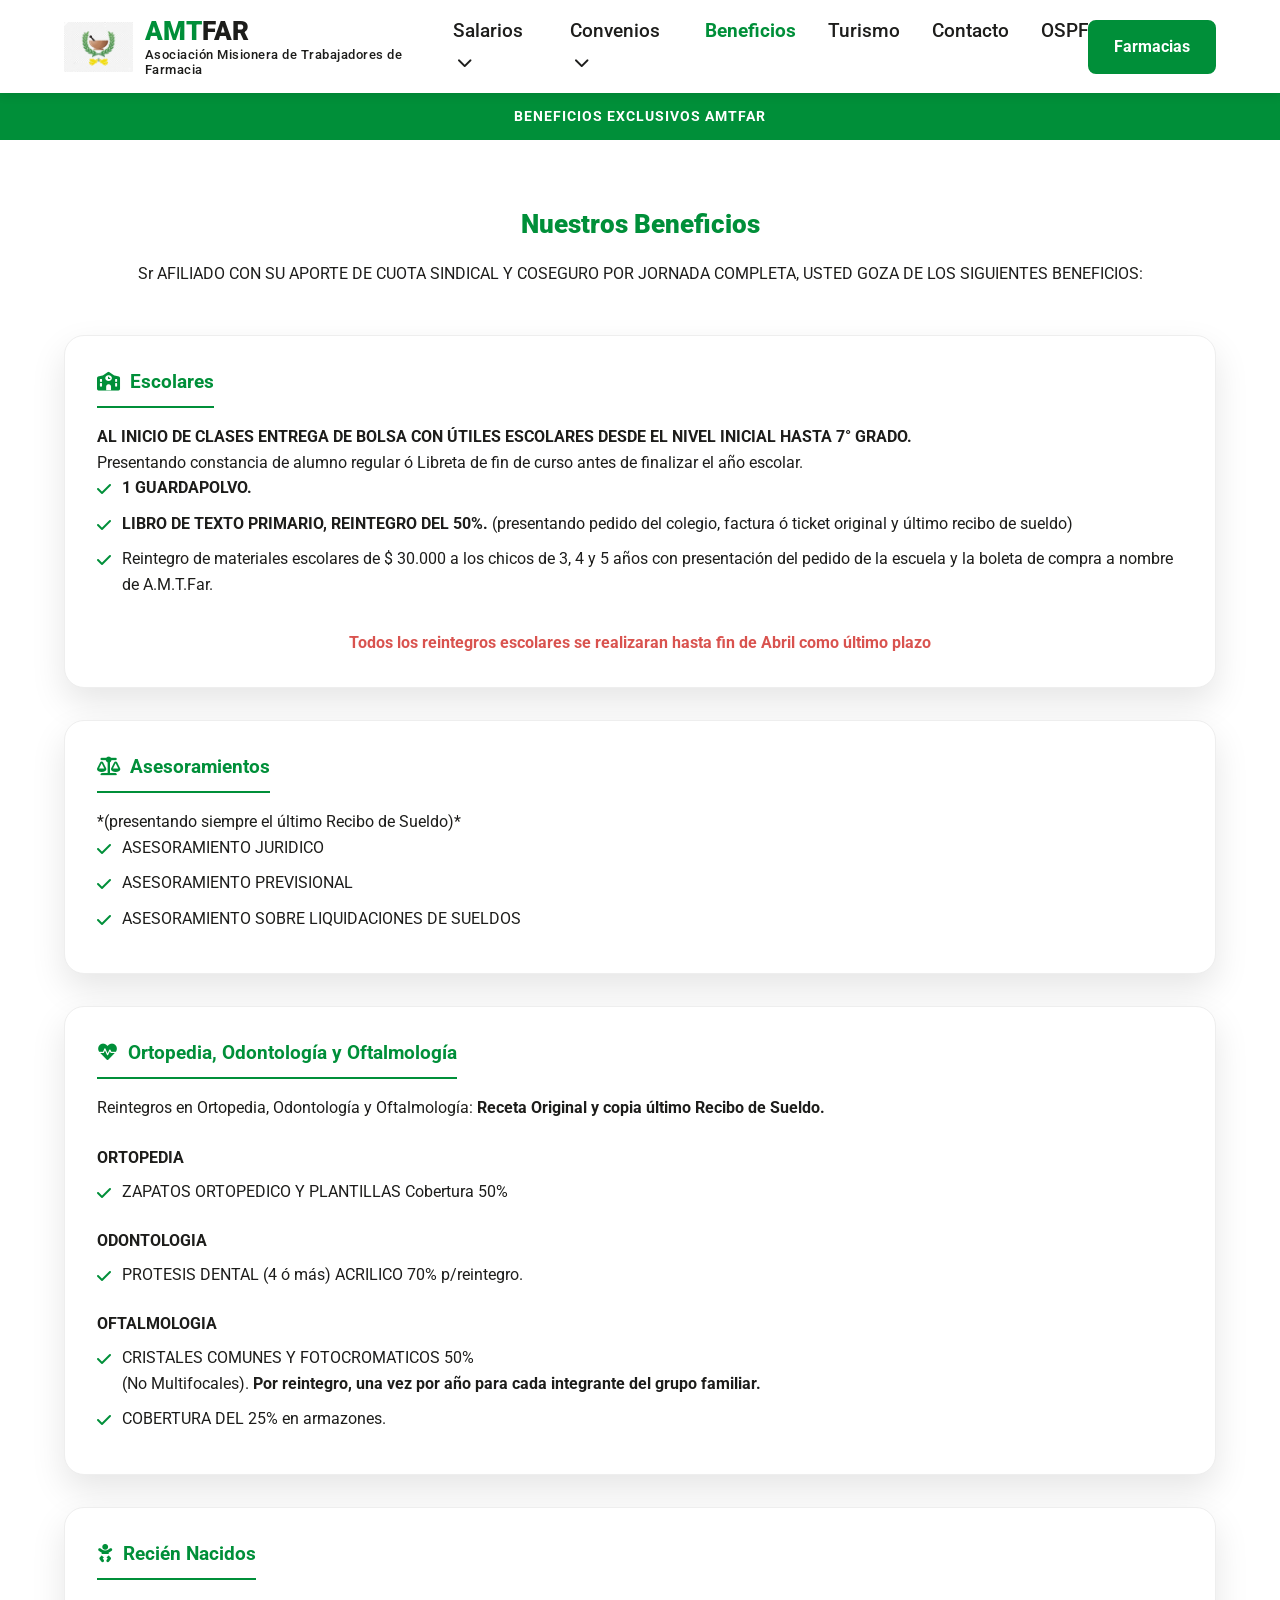
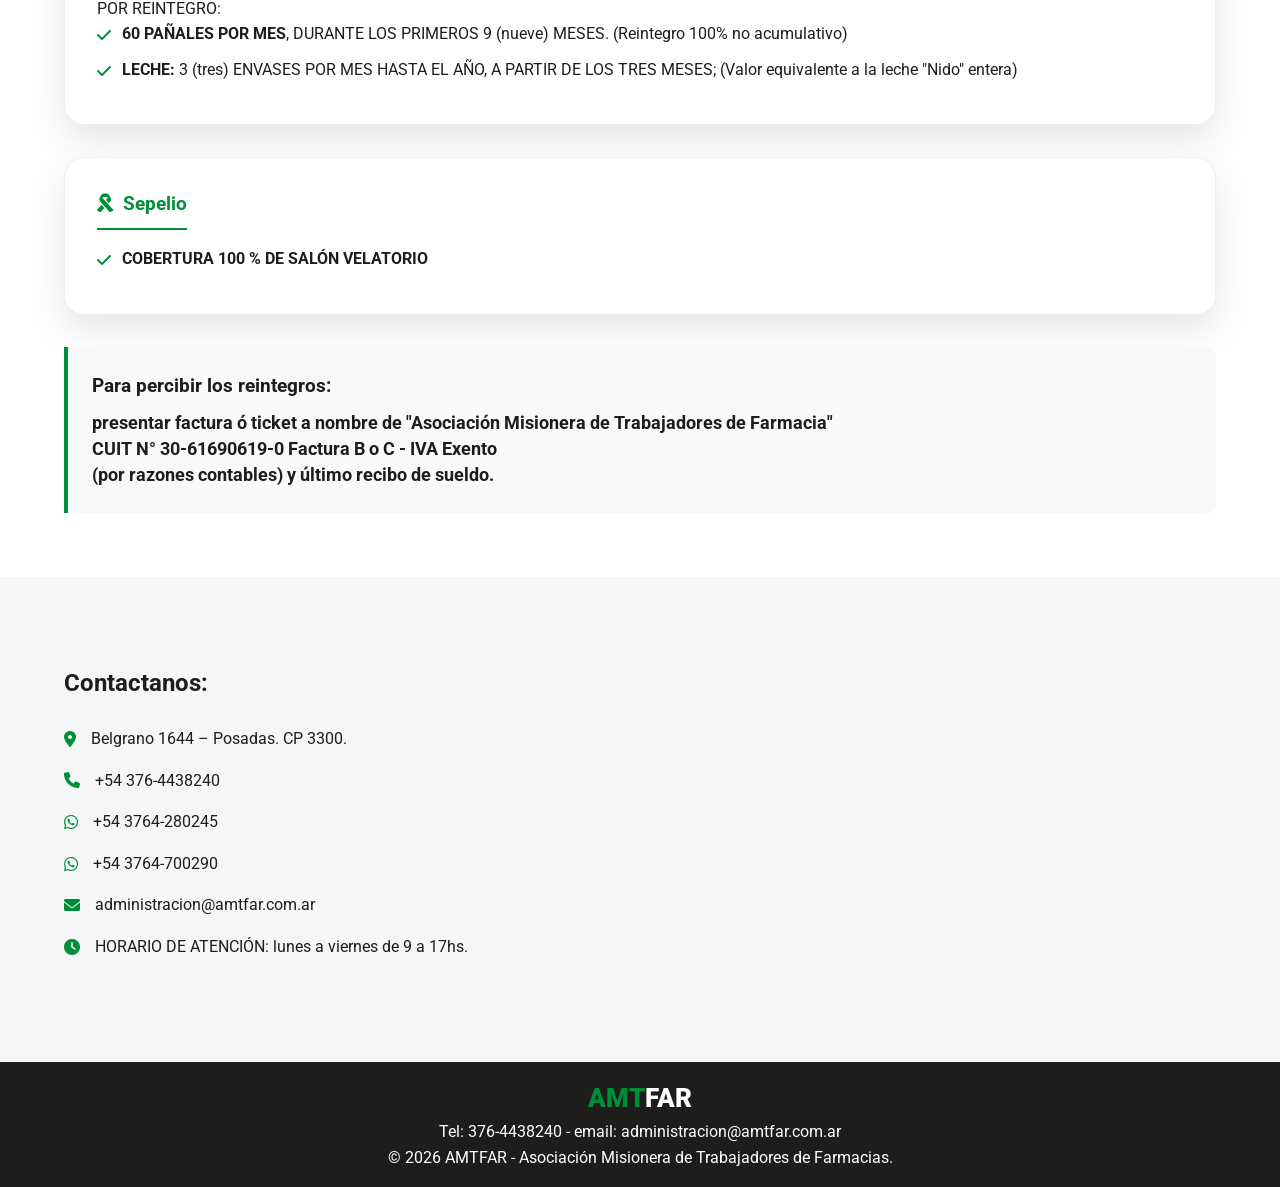
==== beneficios.html @ dd04b026 "feat: refactor UI styling into a dedicated CSS file." ====
<!DOCTYPE html>
<html lang="es">

<head>
    <meta charset="UTF-8">
    <meta name="viewport" content="width=device-width, initial-scale=1.0">
    <title>Beneficios - AMTFAR</title>
    <link rel="icon" type="image/png" href="assets/img/logo-amtfar.webp">
    <link rel="preconnect" href="https://fonts.googleapis.com">
    <link rel="preconnect" href="https://fonts.gstatic.com" crossorigin>
    <link href="https://fonts.googleapis.com/css2?family=Roboto:wght@300;400;500;700;900&display=swap" rel="stylesheet">
    <link rel="stylesheet" href="css/style.css?v=1.1">
    <link rel="stylesheet" href="https://cdnjs.cloudflare.com/ajax/libs/font-awesome/6.0.0/css/all.min.css">

</head>

<body>
    <header class="main-header">
        <div class="container nav-wrapper">
            <a href="index.html" class="brand">
                <img src="assets/img/logo-amtfar.webp" alt="Logo AMTFAR" class="brand-logo">
                <div class="brand-text-container">
                    <span class="logo-text brand-title">AMT<span>FAR</span></span>
                    <span class="logo-text header-subtitle">Asociación Misionera de Trabajadores de Farmacia</span>
                </div>
            </a>
            <button class="mobile-menu-toggle" aria-label="Abrir menú"><i class="fas fa-bars"></i></button>
            <nav class="main-nav">
                <ul>
                    <li class="dropdown">
                        <a href="#" style="cursor: pointer;">Salarios <i class="fas fa-chevron-down"
                                style="font-size: 0.8em; margin-left: 5px;"></i></a>
                        <ul class="dropdown-content">
                            <li><a href="https://fatfa.org.ar/escalas-salariales/" target="_blank"
                                    rel="noopener noreferrer">Escalas
                                    Salariales</a></li>
                            <li><a href="https://fatfa.org.ar/actas-acuerdo/" target="_blank"
                                    rel="noopener noreferrer">Actas Acuerdo</a></li>
                        </ul>
                    </li>
                    <li class="dropdown">
                        <a href="#" style="cursor: pointer;">Convenios <i class="fas fa-chevron-down"
                                style="font-size: 0.8em; margin-left: 5px;"></i></a>
                        <ul class="dropdown-content">
                            <li><a target="_blank" rel="noopener noreferrer"
                                    href="https://fatfa.org.ar/wp-content/uploads/2022/02/cct_659_2013.pdf">CCT
                                    659/13</a></li>
                            <li><a target="_blank" rel="noopener noreferrer"
                                    href="https://fatfa.org.ar/wp-content/uploads/2022/04/cct55609vigente.pdf">CCT
                                    556/09</a></li>
                            <li><a target="_blank" rel="noopener noreferrer"
                                    href="https://fatfa.org.ar/wp-content/uploads/2022/06/cct2688.pdf">CCT 2688</a></li>
                            <li><a target="_blank" rel="noopener noreferrer"
                                    href="https://fatfa.org.ar/wp-content/uploads/2022/06/cct6375.pdf">CCT 6375</a></li>
                            <li><a target="_blank" rel="noopener noreferrer"
                                    href="https://fatfa.org.ar/wp-content/uploads/2022/06/cct45206.pdf">CCT 45206</a>
                            </li>
                        </ul>
                    </li>
                    <li><a href="beneficios.html" style="color: var(--verde-farmacia); font-weight: 700;">Beneficios</a>
                    </li>
                    <li><a href="turismo.html">Turismo</a></li>
                    <li><a href="index.html#contacto">Contacto</a></li>
                    <li><a href="https://www.ospf.org.ar/" target="_blank" rel="noopener noreferrer">OSPF</a></li>
                </ul>
            </nav>
            <div class="access-buttons">
                <a href="https://empleados.amtfar.com.ar" class="btn btn-empleado">Farmacias</a>
            </div>
        </div>
    </header>

    <div class="promo-banner-top">Beneficios Exclusivos AMTFAR</div>

    <main class="container section-padding">
        <h1 class="text-center brand-title mb-1">Nuestros Beneficios</h1>
        <p class="text-center mb-3 text-muted">Sr AFILIADO CON SU APORTE DE CUOTA SINDICAL Y
            COSEGURO POR JORNADA COMPLETA, USTED GOZA DE LOS SIGUIENTES BENEFICIOS:</p>

        <article class="beneficio-full-card">
            <h3><i class="fas fa-school" style="margin-right: 10px;"></i>Escolares</h3>
            <p><strong>AL INICIO DE CLASES ENTREGA DE BOLSA CON ÚTILES ESCOLARES DESDE EL NIVEL INICIAL HASTA 7°
                    GRADO.</strong></p>
            <p>Presentando constancia de alumno regular ó Libreta de fin de curso antes de finalizar el año escolar.</p>
            <ul>
                <li><strong>1 GUARDAPOLVO.</strong></li>
                <li><strong>LIBRO DE TEXTO PRIMARIO, REINTEGRO DEL 50%.</strong> (presentando pedido del colegio,
                    factura ó ticket original y último recibo de sueldo)</li>
                <li>Reintegro de materiales escolares de $ 30.000 a los chicos de 3, 4 y 5 años con presentación del
                    pedido de la escuela y la boleta de compra a nombre de A.M.T.Far.</li>
            </ul>
            <p class="text-center mt-2" style="font-weight: bold; color: #d9534f;">Todos los reintegros
                escolares se realizaran hasta fin de Abril como último plazo</p>
        </article>

        <article class="beneficio-full-card">
            <h3><i class="fas fa-balance-scale" style="margin-right: 10px;"></i>Asesoramientos</h3>
            <p>*(presentando siempre el último Recibo de Sueldo)*</p>
            <ul>
                <li>ASESORAMIENTO JURIDICO</li>
                <li>ASESORAMIENTO PREVISIONAL</li>
                <li>ASESORAMIENTO SOBRE LIQUIDACIONES DE SUELDOS</li>
            </ul>
        </article>

        <article class="beneficio-full-card">
            <h3><i class="fas fa-heartbeat" style="margin-right: 10px;"></i>Ortopedia, Odontología y Oftalmología</h3>
            <p>Reintegros en Ortopedia, Odontología y Oftalmología: <strong>Receta Original y copia último Recibo de
                    Sueldo.</strong></p>
            <div style="margin-top: 1.5rem;">
                <h4 style="margin-bottom: 0.5rem; color: var(--oscuro);">ORTOPEDIA</h4>
                <ul>
                    <li>ZAPATOS ORTOPEDICO Y PLANTILLAS Cobertura 50%</li>
                </ul>
            </div>
            <div style="margin-top: 1.5rem;">
                <h4 style="margin-bottom: 0.5rem; color: var(--oscuro);">ODONTOLOGIA</h4>
                <ul>
                    <li>PROTESIS DENTAL (4 ó más) ACRILICO 70% p/reintegro.</li>
                </ul>
            </div>
            <div style="margin-top: 1.5rem;">
                <h4 style="margin-bottom: 0.5rem; color: var(--oscuro);">OFTALMOLOGIA</h4>
                <ul>
                    <li>CRISTALES COMUNES Y FOTOCROMATICOS 50% <br>(No Multifocales). <strong>Por reintegro, una vez por
                            año para cada integrante del grupo familiar.</strong></li>
                    <li>COBERTURA DEL 25% en armazones.</li>
                </ul>
            </div>
        </article>

        <article class="beneficio-full-card">
            <h3><i class="fas fa-baby" style="margin-right: 10px;"></i>Recién Nacidos</h3>
            <p>POR REINTEGRO:</p>
            <ul>
                <li><strong>60 PAÑALES POR MES</strong>, DURANTE LOS PRIMEROS 9 (nueve) MESES. (Reintegro 100% no
                    acumulativo)</li>
                <li><strong>LECHE:</strong> 3 (tres) ENVASES POR MES HASTA EL AÑO, A PARTIR DE LOS TRES MESES; (Valor
                    equivalente a la leche "Nido" entera)</li>
            </ul>
        </article>

        <article class="beneficio-full-card">
            <h3><i class="fas fa-ribbon" style="margin-right: 10px;"></i>Sepelio</h3>
            <ul>
                <li><strong>COBERTURA 100 % DE SALÓN VELATORIO</strong></li>
            </ul>
        </article>

        <div class="requisitos-card">
            <h4 style="color: var(--oscuro); margin-bottom: 0.5rem; font-size: 1.2rem;">Para percibir los reintegros:
            </h4>
            <p style="font-weight: bold; font-size: 1.1rem; line-height: 1.5;">presentar factura ó ticket a nombre de
                "Asociación Misionera de Trabajadores de Farmacia"<br>CUIT N° 30-61690619-0 Factura B o C - IVA
                Exento<br>(por razones contables) y último recibo de sueldo.</p>
        </div>

    </main>

    <section id="contacto" class="section-mapa">
        <div class="container grid-2">
            <div class="contacto-info">
                <h2>Contactanos:</h2>
                <ul class="lista-contacto">
                    <li><i class="fas fa-map-marker-alt"></i> Belgrano 1644 – Posadas. CP 3300.</li>
                    <li><i class="fas fa-phone"></i> <a href="tel:+543764438240">+54 376-4438240</a></li>
                    <li><i class="fab fa-whatsapp"></i> <a href="https://wa.me/5493764280245" target="_blank"
                            rel="noopener noreferrer">+54 3764-280245</a></li>
                    <li><i class="fab fa-whatsapp"></i> <a href="https://wa.me/5493764700290" target="_blank"
                            rel="noopener noreferrer">+54 3764-700290</a></li>
                    <li><i class="fas fa-envelope"></i> administracion@amtfar.com.ar</li>
                    <li><i class="fas fa-clock"></i> HORARIO DE ATENCIÓN: lunes a viernes de 9 a 17hs.</li>
                </ul>
            </div>
            <div class="mapa-container">
                <iframe
                    src="https://maps.google.com/maps?q=Belgrano+1644,+Posadas,+Misiones&t=&z=17&ie=UTF8&iwloc=&output=embed"
                    width="100%" height="350" allowfullscreen="" loading="lazy"
                    title="Mapa de ubicación de AMTFAR"></iframe>
            </div>
        </div>
    </section>

    <footer class="main-footer">
        <div class="container footer-grid">
            <div class="footer-brand"><span class="brand-title">AMT<span>FAR</span></span>
                <p>Tel: 376-4438240 - email: administracion@amtfar.com.ar</p>
                <p>© 2026 AMTFAR - Asociación Misionera de Trabajadores de Farmacias.</p>
            </div>

        </div>
    </footer>

    <script>
        const menuToggle = document.querySelector('.mobile-menu-toggle');
        const mainNav = document.querySelector('.main-nav');
        menuToggle.addEventListener('click', () => {
            mainNav.classList.toggle('active');
            menuToggle.querySelector('i').classList.toggle('fa-bars');
            menuToggle.querySelector('i').classList.toggle('fa-times');
        });

        // Initialize
        document.addEventListener('DOMContentLoaded', () => {

            // DROPDOWN CLICK LOGIC
            const dropdowns = document.querySelectorAll('.dropdown');

            dropdowns.forEach(dropdown => {
                const dropdownLink = dropdown.querySelector('a');

                dropdownLink.addEventListener('click', (e) => {
                    e.preventDefault(); // Prevent hash navigation
                    // Close other open dropdowns
                    dropdowns.forEach(d => {
                        if (d !== dropdown) d.classList.remove('active');
                    });
                    dropdown.classList.toggle('active');
                });
            });

            // Close dropdowns when clicking outside
            document.addEventListener('click', (e) => {
                if (!e.target.closest('.dropdown')) {
                    dropdowns.forEach(dropdown => dropdown.classList.remove('active'));
                }
            });
        });
    </script>
</body>

</html>
---- css/style.css ----
/* --- VARIABLES E IDENTIDAD --- */
:root {
    --verde-farmacia: #008f39;
    --verde-claro: #e8f5e9;
    --oscuro: #1d1d1b;
    --gris-suave: #f4f7f6;
    --blanco: #ffffff;
    --transicion: all 0.3s ease;
}

/* --- RESET Y BASE --- */
* {
    margin: 0;
    padding: 0;
    box-sizing: border-box;
}

body {
    font-family: 'Roboto', sans-serif;
    line-height: 1.6;
    color: var(--oscuro);
    background-color: var(--blanco);
    scroll-behavior: smooth;
}

.container {
    width: 90%;
    max-width: 1200px;
    margin: 0 auto;
}

/* --- UTILITIES --- */
.text-center {
    text-align: center;
}

.mt-1 {
    margin-top: 1rem;
}

.mt-2 {
    margin-top: 2rem;
}

.mb-1 {
    margin-bottom: 1rem;
}

.mb-2 {
    margin-bottom: 2rem;
}

.mb-3 {
    margin-bottom: 3rem;
}

.section-padding {
    padding: 4rem 0;
}

.section-header {
    text-align: center;
    margin-bottom: 3rem;
}

img {
    max-width: 100%;
    height: auto;
    display: block;
}

/* --- HEADER & NAV --- */
.main-header {
    padding: 1rem 0;
    position: sticky;
    top: 0;
    background: var(--blanco);
    box-shadow: 0 2px 10px rgba(0, 0, 0, 0.1);
    z-index: 1000;
}

.brand {
    display: flex;
    align-items: center;
    gap: 12px;
    text-decoration: none;
}

.brand-logo {
    height: 50px;
}

.brand-text-container {
    display: flex;
    flex-direction: column;
    line-height: 1.2;
}

.brand-title {
    font-size: 1.6rem;
    font-weight: 900;
    color: var(--verde-farmacia);
}

.brand-title span {
    color: var(--oscuro);
}

.header-subtitle {
    display: none;
    font-size: 0.8rem;
    font-weight: 500;
    color: var(--oscuro);
    letter-spacing: 0.5px;
}

.nav-wrapper {
    display: flex;
    justify-content: space-between;
    align-items: center;
}

.header-subtitle {
    display: none;
}

.main-nav {
    display: none;
    position: absolute;
    top: 100%;
    left: 0;
    width: 100%;
    background: var(--blanco);
    padding: 2rem;
    box-shadow: 0 5px 10px rgba(0, 0, 0, 0.1);
}

.main-nav.active {
    display: block;
}

.main-nav ul {
    list-style: none;
}

.main-nav ul li {
    margin-bottom: 1.5rem;
}

.main-nav ul li a {
    text-decoration: none;
    color: var(--oscuro);
    font-weight: 500;
    font-size: 1.2rem;
}

/* --- DROPDOWN MENU --- */
.dropdown {
    position: relative;
}

.dropdown-content {
    display: none;
    position: absolute;
    top: 100%;
    left: 0;
    background-color: var(--blanco);
    min-width: 200px;
    box-shadow: 0px 8px 16px 0px rgba(0, 0, 0, 0.1);
    z-index: 1000;
    border-radius: 8px;
    padding: 0.5rem 0;
}

.dropdown-content li {
    margin: 0 !important;
}

.dropdown-content a {
    padding: 10px 20px;
    display: block;
    font-size: 1rem !important;
    transition: background 0.2s;
}

.dropdown-content a:hover {
    background-color: var(--verde-claro);
    color: var(--verde-farmacia);
}

/* Show dropdown on click (mobile & desktop) */
.dropdown.active .dropdown-content {
    display: block;
}

.dropdown>a {
    cursor: pointer;
}

.dropdown>a i {
    font-size: 0.8em;
    margin-left: 5px;
}

/* Rotate chevron when active */
.dropdown.active .fa-chevron-down {
    transform: rotate(180deg);
    transition: transform 0.3s;
}

.mobile-menu-toggle {
    display: block;
    background: none;
    border: none;
    font-size: 1.5rem;
    color: var(--verde-farmacia);
    cursor: pointer;
}

/* --- HERO SECTION --- */
.hero {
    padding: 3rem 0;
    background: linear-gradient(135deg, var(--blanco) 0%, var(--verde-claro) 100%);
    text-align: center;
}

.hero-carousel {
    position: relative;
    width: 100%;
    height: 100%;
    max-width: 450px;
    min-height: 600px;
    border-radius: 20px;
    overflow: hidden;
}

.hero-slide {
    position: absolute;
    top: 0;
    left: 0;
    width: 100%;
    height: 100%;
    opacity: 0;
    transition: opacity 1s ease-in-out;
}

.hero-slide.active {
    opacity: 1;
}

.hero-slide img {
    width: 100%;
    height: 100%;
    object-fit: cover;
    object-position: bottom;
    border-radius: 20px;
}

.hero-badge {
    background: var(--verde-farmacia);
    color: white;
    padding: 5px 15px;
    border-radius: 20px;
    font-size: 0.8rem;
    display: inline-block;
}

.hero-grid {
    display: grid;
    gap: 2rem;
}

.hero-content h1 {
    font-size: 2.2rem;
    line-height: 1.1;
    margin: 1.5rem 0;
    color: var(--oscuro);
}

/* --- BOTONES --- */
.btn {
    display: inline-block;
    padding: 12px 24px;
    border-radius: 8px;
    text-decoration: none;
    font-weight: 700;
    transition: var(--transicion);
    text-align: center;
    border: none;
    cursor: pointer;
    width: 100%;
}

.btn-empleado {
    background: var(--verde-farmacia);
    color: var(--blanco);
    border: 2px solid var(--verde-farmacia);
}

.btn-farmacia {
    border: 2px solid var(--verde-farmacia);
    color: var(--verde-farmacia);
    background: transparent;
}

/* --- NOVEDADES --- */
.news-grid {
    display: grid;
    gap: 2rem;
    margin-top: 2rem;
}

.news-card {
    background: var(--gris-suave);
    padding: 2rem;
    border-radius: 12px;
    border-left: 5px solid var(--verde-farmacia);
}

.news-card-img-wrapper {
    margin-bottom: 1rem;
}

.news-card-img {
    width: 100%;
    height: 200px;
    object-fit: cover;
    border-radius: 8px;
}

.news-card-category {
    color: var(--verde-farmacia);
    font-weight: 700;
    font-size: 0.8rem;
    margin-bottom: 0.5rem;
}

/* --- TURISMO INDEX (CARRUSEL) --- */
.hotel-carousel-container {
    display: flex;
    overflow-x: auto;
    scroll-snap-type: x mandatory;
    gap: 20px;
    padding: 20px 0;
    scrollbar-width: none;
}

.hotel-carousel-container::-webkit-scrollbar {
    display: none;
}

.hotel-card-mini {
    flex: 0 0 280px;
    scroll-snap-align: center;
    background: var(--blanco);
    border-radius: 12px;
    overflow: hidden;
    box-shadow: 0 4px 15px rgba(0, 0, 0, 0.08);
}

.hotel-img-mini {
    position: relative;
    height: 180px;
}

.hotel-img-mini img {
    width: 100%;
    height: 100%;
    object-fit: cover;
}

.hotel-tag {
    position: absolute;
    bottom: 10px;
    left: 10px;
    background: var(--verde-farmacia);
    color: white;
    padding: 4px 12px;
    font-size: 0.75rem;
    border-radius: 4px;
    font-weight: 700;
}

.hotel-info-mini {
    padding: 1.2rem;
    text-align: center;
}

/* --- TURISMO.HTML DETALLES --- */
.promo-banner-top {
    background: var(--verde-farmacia);
    color: white;
    text-align: center;
    padding: 12px;
    font-weight: 700;
    text-transform: uppercase;
    font-size: 0.9rem;
    letter-spacing: 1px;
}

.destino-full-card {
    background: var(--blanco);
    border-radius: 20px;
    overflow: hidden;
    box-shadow: 0 15px 35px rgba(0, 0, 0, 0.1);
    margin-bottom: 4rem;
    border: 1px solid #eee;
}

.destino-grid {
    display: grid;
    grid-template-columns: 1fr;
}

.info-column {
    padding: 1.5rem;
}

@media (min-width: 1024px) {
    .destino-grid {
        grid-template-columns: 1.2fr 1fr;
    }

    .info-column {
        padding: 3rem !important;
    }
}

.carousel-static {
    display: flex;
    overflow-x: auto;
    scroll-snap-type: x mandatory;
    gap: 15px;
    padding: 10px 0 15px;
    /* Más padding para la barra de scroll */
    scrollbar-width: thin;
    /* Firefox */
    scrollbar-color: var(--verde-farmacia) #eee;
}

.carousel-static::-webkit-scrollbar {
    height: 8px;
    /* Chrome/Safari */
    display: block;
}

.carousel-static::-webkit-scrollbar-track {
    background: #e0e0e0;
    border-radius: 4px;
}

.carousel-static::-webkit-scrollbar-thumb {
    background: var(--verde-farmacia);
    border-radius: 4px;
}

.carousel-item {
    flex: 0 0 85%;
    /* En móvil ocupa el 85% para centrarlo y dejar asomar el siguiente */
    scroll-snap-align: center;
    border-radius: 10px;
    overflow: hidden;
}

@media (min-width: 1024px) {
    .carousel-item {
        flex: 0 0 90%;
        /* En escritorio deja asomar un 10% de la siguiente hoja */
    }
}

.mapa-box {
    height: 250px;
    width: 100%;
    border-radius: 12px;
    overflow: hidden;
    border: 1px solid #ddd;
    margin-top: 1.5rem;
}

.mapa-box iframe {
    width: 100%;
    height: 100%;
}

/* --- BENEFITS INDEX --- */
.beneficio-full-card {
    background: var(--blanco);
    border-radius: 20px;
    overflow: hidden;
    box-shadow: 0 15px 35px rgba(0, 0, 0, 0.1);
    margin-bottom: 2rem;
    border: 1px solid #eee;
    padding: 2rem;
}

.beneficio-full-card h3 {
    color: var(--verde-farmacia);
    margin-bottom: 1rem;
    border-bottom: 2px solid var(--verde-farmacia);
    padding-bottom: 0.5rem;
    display: inline-block;
}

.beneficio-full-card ul {
    list-style: none;
    padding-left: 0;
}

.beneficio-full-card ul li {
    position: relative;
    padding-left: 25px;
    margin-bottom: 10px;
}

.beneficio-full-card ul li::before {
    content: "\f00c";
    font-family: 'Font Awesome 5 Free';
    font-weight: 900;
    position: absolute;
    left: 0;
    top: 2px;
    color: var(--verde-farmacia);
}

.requisitos-card {
    background: #f8f9fa;
    border-left: 4px solid var(--verde-farmacia);
    padding: 1.5rem;
    border-radius: 0 10px 10px 0;
    margin-top: 2rem;
}

.benefits-list {
    list-style: none;
    padding: 0;
}

.benefits-list li {
    margin-bottom: 1rem;
}

.benefits-list i {
    color: var(--verde-farmacia);
    margin-right: 10px;
}

.benefits-img {
    max-width: 100%;
    max-height: 500px;
    object-fit: cover;
    border-radius: 15px;
    box-shadow: 0 10px 30px rgba(0, 0, 0, 0.1);
}

/* --- CONTACTO --- */
.section-mapa {
    padding: 4rem 0;
    background: var(--gris-suave);
}

.grid-2 {
    display: grid;
    gap: 2rem;
}

.lista-contacto {
    list-style: none;
    margin-top: 1.5rem;
}

.lista-contacto li {
    display: flex;
    align-items: center;
    gap: 15px;
    margin-bottom: 1rem;
}

.lista-contacto a {
    text-decoration: none;
    color: inherit;
}

.lista-contacto i {
    color: var(--verde-farmacia);
}

.mapa-container iframe {
    border: 0;
    border-radius: 15px;
    width: 100%;
    height: 100%;
    min-height: 350px;
}

/* --- FOOTER --- */
.main-footer {
    background: var(--oscuro);
    color: var(--blanco);
    padding: 1rem 0 1rem;
}

.main-footer .brand-title span {
    color: var(--blanco);
}

.footer-grid {
    display: grid;
    gap: 3rem;
    text-align: center;
}

/* --- MEDIA QUERIES --- */
@media (min-width: 1024px) {
    .mobile-menu-toggle {
        display: none;
    }

    .main-nav {
        display: block;
        position: static;
        width: auto;
        padding: 0;
        box-shadow: none;
    }

    .main-nav>ul {
        display: flex;
        gap: 2rem;
    }

    .main-nav ul li {
        margin-bottom: 0;
    }

    .btn {
        width: auto;
    }

    .hero {
        padding: 4rem 0;
    }

    .hero-grid {
        display: grid;
        grid-template-columns: 1fr 1fr;
        align-items: center;
        text-align: left;
        gap: 4rem;
    }



    .news-grid {
        grid-template-columns: repeat(3, 1fr);
    }

    .hotel-carousel-container {
        display: grid;
        grid-template-columns: repeat(4, 1fr);
        overflow: visible;
    }

    .grid-2 {
        grid-template-columns: 1fr 1fr;
        align-items: center;
    }

    .destino-grid {
        display: grid;
        grid-template-columns: 1.2fr 1fr;
    }

    .footer-grid {
        display: flex;
        justify-content: center;
        text-align: center;
    }
}

@media (min-width: 1280px) {
    .header-subtitle {
        display: block !important;
    }
}

/* --- CUSTOM CAROUSEL (INDEX TURISMO) --- */
.custom-carousel {
    position: relative;
    width: 100%;
    max-width: 100%;
    margin: 0 auto;
    overflow: hidden;
    border-radius: 12px;
    box-shadow: 0 10px 25px rgba(0, 0, 0, 0.1);
}

.carousel-inner {
    position: relative;
    width: 100%;
    height: 400px;
    /* Ajustable según necesidad */
}

.carousel-slide {
    position: absolute;
    top: 0;
    left: 0;
    width: 100%;
    height: 100%;
    opacity: 0;
    transition: opacity 0.8s ease-in-out;
    display: flex;
    justify-content: center;
    align-items: center;
}

.carousel-slide.active {
    opacity: 1;
    z-index: 2;
}

.carousel-slide img {
    width: 100%;
    height: 100%;
    object-fit: cover;
}

.carousel-caption {
    position: absolute;
    bottom: 0;
    left: 0;
    width: 100%;
    background: linear-gradient(transparent, rgba(0, 0, 0, 0.8));
    color: white;
    padding: 3rem 1.5rem 1.5rem;
    text-align: center;
}

.carousel-caption h3 {
    font-size: 1.8rem;
    margin-bottom: 0.5rem;
    text-shadow: 1px 1px 3px rgba(0, 0, 0, 0.5);
}

.carousel-caption p {
    font-size: 1.1rem;
    margin-bottom: 1rem;
    opacity: 0.9;
}

/* Controls */
.carousel-control {
    position: absolute;
    top: 50%;
    transform: translateY(-50%);
    background: rgba(255, 255, 255, 0.3);
    border: none;
    color: white;
    font-size: 2rem;
    padding: 10px 15px;
    cursor: pointer;
    z-index: 10;
    transition: background 0.3s;
    border-radius: 50%;
    width: 50px;
    height: 50px;
    display: flex;
    justify-content: center;
    align-items: center;
    backdrop-filter: blur(2px);
}

.carousel-control:hover {
    background: rgba(255, 255, 255, 0.8);
    color: var(--verde-farmacia);
}

.carousel-control.prev {
    left: 20px;
}

.carousel-control.next {
    right: 20px;
}

/* Indicators */
.carousel-indicators {
    position: absolute;
    bottom: 20px;
    left: 50%;
    transform: translateX(-50%);
    display: flex;
    gap: 10px;
    z-index: 10;
}

.dot {
    width: 12px;
    height: 12px;
    background: rgba(255, 255, 255, 0.5);
    border-radius: 50%;
    cursor: pointer;
    transition: all 0.3s;
}

.dot.active,
.dot:hover {
    background: var(--verde-farmacia);
    transform: scale(1.2);
}

@media (max-width: 768px) {
    .carousel-inner {
        height: 300px;
    }

    .carousel-caption h3 {
        font-size: 1.4rem;
    }

    .carousel-control {
        width: 40px;
        height: 40px;
        font-size: 1.5rem;
    }
}

/* --- LIGHTBOX (AMPLIAR IMÁGENES) --- */
.lightbox {
    display: none;
    position: fixed;
    z-index: 2000;
    top: 0;
    left: 0;
    width: 100%;
    height: 100%;
    background-color: rgba(29, 29, 27, 0.95);
    /* Color oscuro con opacidad */
    backdrop-filter: blur(5px);
    justify-content: center;
    align-items: center;
    cursor: zoom-out;
    transition: opacity 0.3s ease;
    opacity: 0;
}

.lightbox.active {
    display: flex;
    opacity: 1;
}

.lightbox img {
    max-width: 90%;
    max-height: 90%;
    border-radius: 8px;
    box-shadow: 0 0 30px rgba(0, 0, 0, 0.5);
    transform: scale(0.95);
    transition: transform 0.3s cubic-bezier(0.175, 0.885, 0.32, 1.275);
    cursor: default;
}

.lightbox.active img {
    transform: scale(1);
}

.lightbox-close {
    position: absolute;
    top: 20px;
    right: 30px;
    color: white;
    font-size: 3rem;
    cursor: pointer;
    z-index: 2001;
    line-height: 1;
    text-shadow: 0 0 10px rgba(0, 0, 0, 0.5);
    transition: transform 0.2s;
}

.lightbox-close:hover {
    transform: scale(1.1);
}



.lightbox-nav-btn {
    position: absolute;
    top: 50%;
    transform: translateY(-50%);
    color: white;
    font-size: 3rem;
    cursor: pointer;
    z-index: 2001;
    padding: 0 20px;
    user-select: none;
    transition: all 0.2s ease;
    text-shadow: 0 0 10px rgba(0, 0, 0, 0.5);
}

.lightbox-prev {
    left: 10px;
}

.lightbox-next {
    right: 10px;
}

.lightbox-nav-btn:hover {
    transform: translateY(-50%) scale(1.2);
    color: var(--verde-farmacia);
}

/* Efecto hover suave en imagenes para dar feedback */
.carousel-item img {
    cursor: zoom-in;
    transition: transform 0.3s ease;
}

.carousel-item img:hover {
    transform: scale(1.02);
}
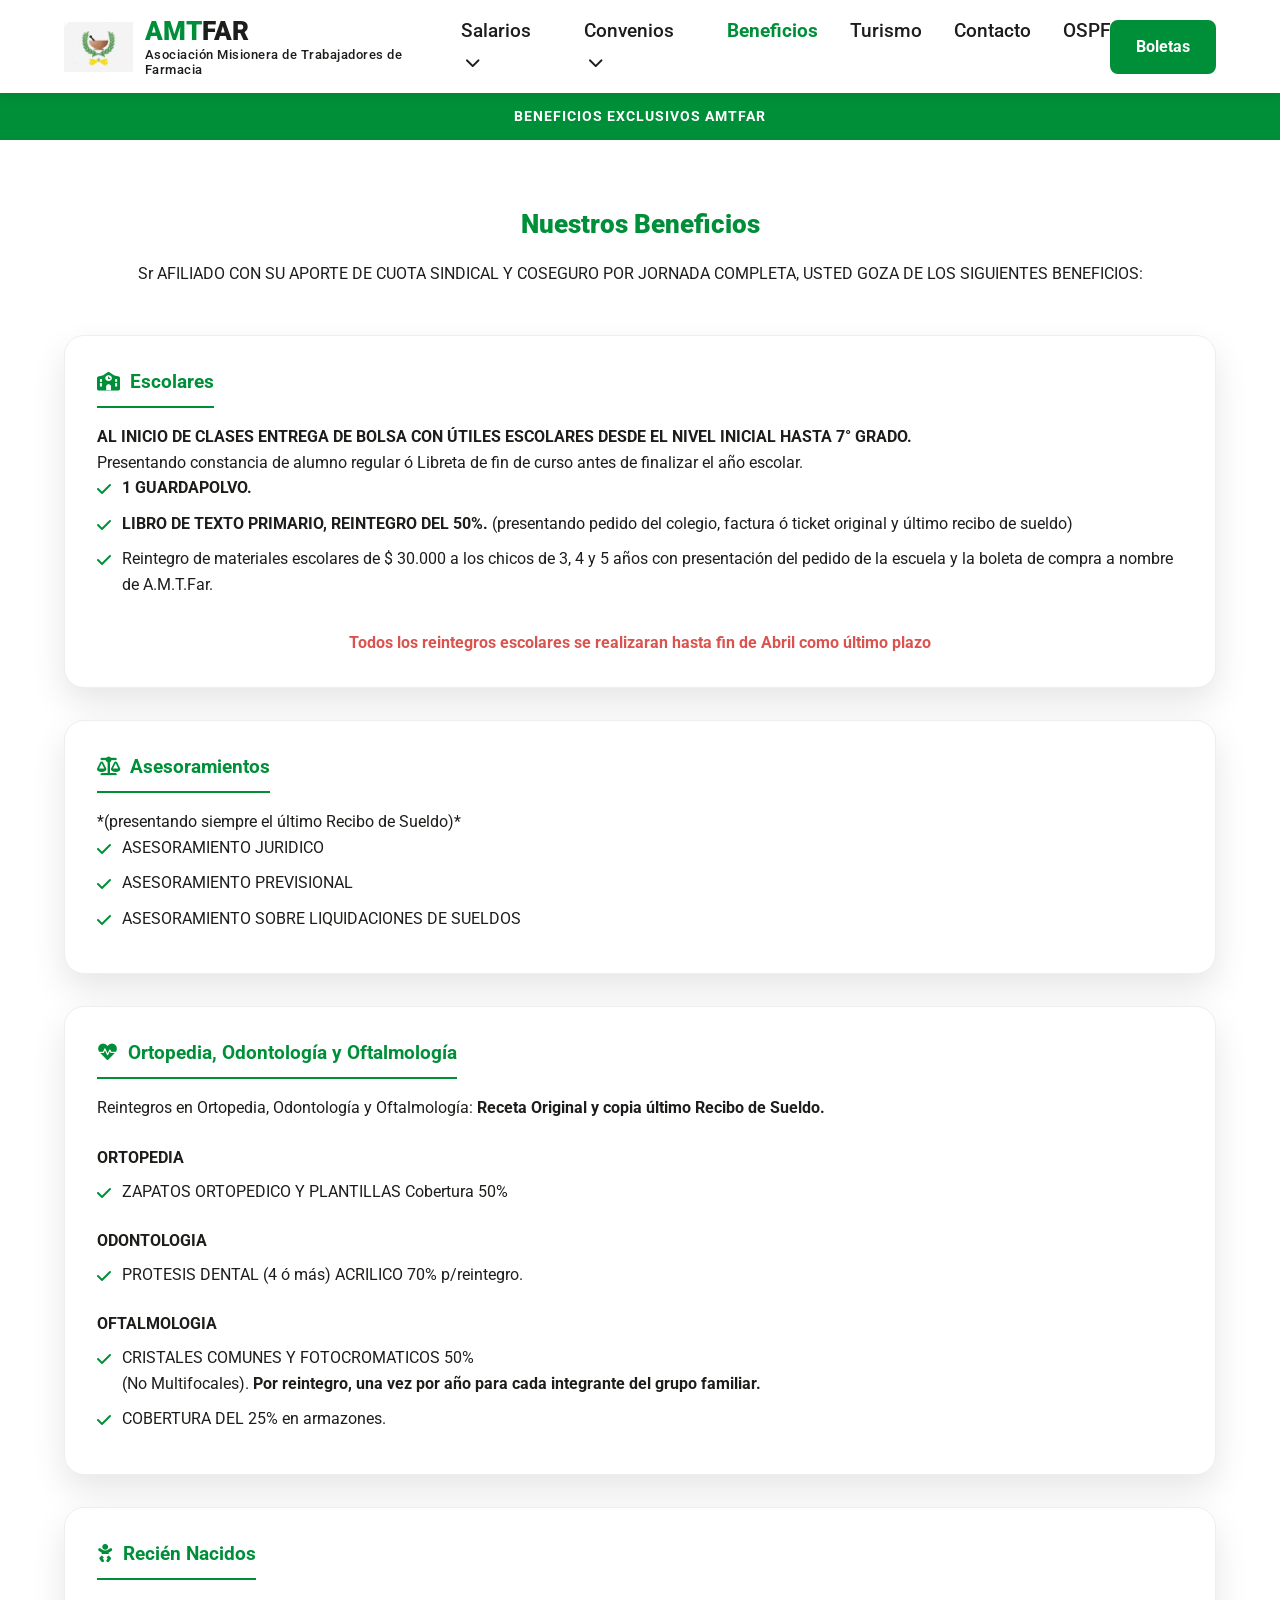
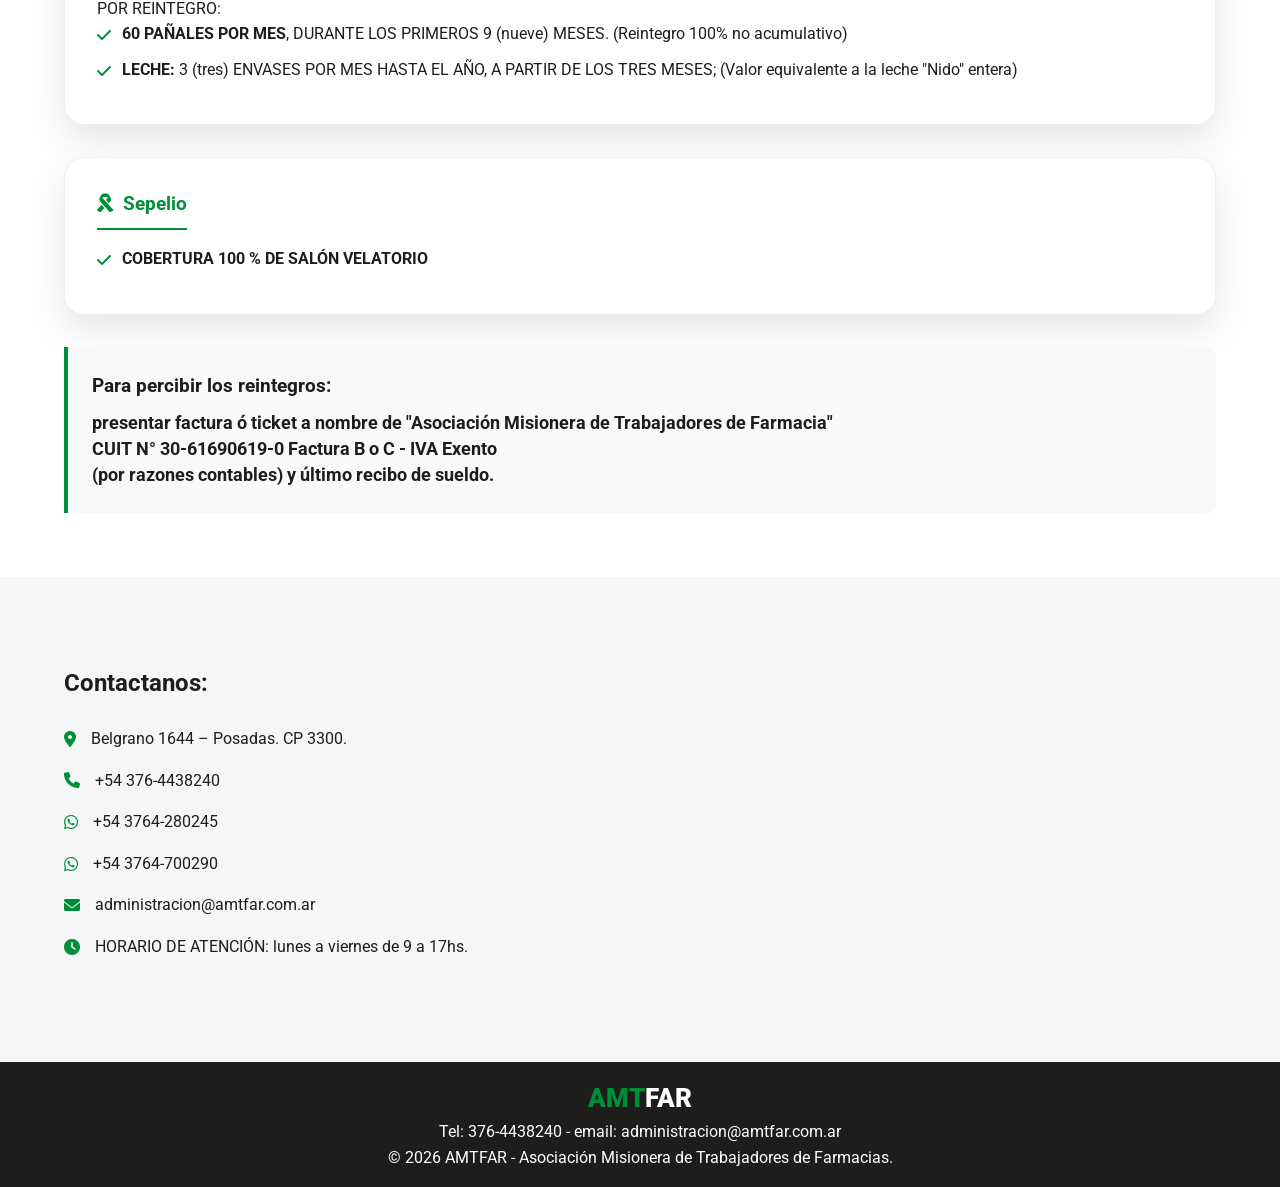
==== commit 1c88ad28: "feat: Update navigation button text from 'Farmacias' to 'Boletas' across pages and add schema.org na" ====
--- a/beneficios.html
+++ b/beneficios.html
@@ -4,12 +4,39 @@
 <head>
     <meta charset="UTF-8">
     <meta name="viewport" content="width=device-width, initial-scale=1.0">
-    <title>Beneficios - AMTFAR</title>
+    <meta name="description"
+        content="Conocé todos los beneficios exclusivos que AMTFAR brinda a los empleados de farmacia de Misiones: escolares, salud, asesoramientos y más.">
+
+    <!-- Open Graph (Facebook, WhatsApp, LinkedIn) -->
+    <meta property="og:type" content="website">
+    <meta property="og:url" content="https://amtfar.com.ar/beneficios.html">
+    <meta property="og:title" content="Beneficios Exclusivos - AMTFAR">
+    <meta property="og:description"
+        content="Conocé todos los beneficios exclusivos que AMTFAR brinda a los empleados de farmacia de Misiones: escolares, salud, asesoramientos y más.">
+    <meta property="og:image" content="https://amtfar.com.ar/assets/img/beneficios.webp">
+
+    <!-- Twitter Cards -->
+    <meta name="twitter:card" content="summary_large_image">
+    <meta name="twitter:url" content="https://amtfar.com.ar/beneficios.html">
+    <meta name="twitter:title" content="Beneficios Exclusivos - AMTFAR">
+    <meta name="twitter:description"
+        content="Conocé todos los beneficios exclusivos que AMTFAR brinda a los empleados de farmacia de Misiones: escolares, salud, asesoramientos y más.">
+    <meta name="twitter:image" content="https://amtfar.com.ar/assets/img/beneficios.webp">
+
+    <!-- Web App Manifest -->
+    <link rel="manifest" href="/manifest.json">
+    <meta name="theme-color" content="#1a6333">
+
+    <!-- Autor -->
+    <link rel="author" href="/humans.txt">
+
+    <link rel="canonical" href="https://amtfar.com.ar/beneficios.html" />
+    <title>Beneficios Exclusivos - AMTFAR</title>
     <link rel="icon" type="image/png" href="assets/img/logo-amtfar.webp">
     <link rel="preconnect" href="https://fonts.googleapis.com">
     <link rel="preconnect" href="https://fonts.gstatic.com" crossorigin>
     <link href="https://fonts.googleapis.com/css2?family=Roboto:wght@300;400;500;700;900&display=swap" rel="stylesheet">
-    <link rel="stylesheet" href="css/style.css?v=1.1">
+    <link rel="stylesheet" href="css/style.css?v=1.3">
     <link rel="stylesheet" href="https://cdnjs.cloudflare.com/ajax/libs/font-awesome/6.0.0/css/all.min.css">
 
 </head>
@@ -25,47 +52,52 @@
                 </div>
             </a>
             <button class="mobile-menu-toggle" aria-label="Abrir menú"><i class="fas fa-bars"></i></button>
-            <nav class="main-nav">
-                <ul>
-                    <li class="dropdown">
-                        <a href="#" style="cursor: pointer;">Salarios <i class="fas fa-chevron-down"
+            <nav class="main-nav" role="navigation" aria-label="Menú Principal">
+                <ul role="menubar">
+                    <li class="dropdown" role="none">
+                        <a role="menuitem" aria-haspopup="true" aria-expanded="false" href="#"
+                            style="cursor: pointer;">Salarios <i class="fas fa-chevron-down"
                                 style="font-size: 0.8em; margin-left: 5px;"></i></a>
-                        <ul class="dropdown-content">
-                            <li><a href="https://fatfa.org.ar/escalas-salariales/" target="_blank"
-                                    rel="noopener noreferrer">Escalas
+                        <ul class="dropdown-content" role="menu">
+                            <li role="none"><a role="menuitem" href="https://fatfa.org.ar/escalas-salariales/"
+                                    target="_blank" rel="noopener noreferrer">Escalas
                                     Salariales</a></li>
-                            <li><a href="https://fatfa.org.ar/actas-acuerdo/" target="_blank"
-                                    rel="noopener noreferrer">Actas Acuerdo</a></li>
+                            <li role="none"><a role="menuitem" href="https://fatfa.org.ar/actas-acuerdo/"
+                                    target="_blank" rel="noopener noreferrer">Actas Acuerdo</a></li>
                         </ul>
                     </li>
-                    <li class="dropdown">
-                        <a href="#" style="cursor: pointer;">Convenios <i class="fas fa-chevron-down"
+                    <li class="dropdown" role="none">
+                        <a role="menuitem" aria-haspopup="true" aria-expanded="false" href="#"
+                            style="cursor: pointer;">Convenios <i class="fas fa-chevron-down"
                                 style="font-size: 0.8em; margin-left: 5px;"></i></a>
-                        <ul class="dropdown-content">
-                            <li><a target="_blank" rel="noopener noreferrer"
+                        <ul class="dropdown-content" role="menu">
+                            <li role="none"><a role="menuitem" target="_blank" rel="noopener noreferrer"
                                     href="https://fatfa.org.ar/wp-content/uploads/2022/02/cct_659_2013.pdf">CCT
                                     659/13</a></li>
-                            <li><a target="_blank" rel="noopener noreferrer"
+                            <li role="none"><a role="menuitem" target="_blank" rel="noopener noreferrer"
                                     href="https://fatfa.org.ar/wp-content/uploads/2022/04/cct55609vigente.pdf">CCT
                                     556/09</a></li>
-                            <li><a target="_blank" rel="noopener noreferrer"
+                            <li role="none"><a role="menuitem" target="_blank" rel="noopener noreferrer"
                                     href="https://fatfa.org.ar/wp-content/uploads/2022/06/cct2688.pdf">CCT 2688</a></li>
-                            <li><a target="_blank" rel="noopener noreferrer"
+                            <li role="none"><a role="menuitem" target="_blank" rel="noopener noreferrer"
                                     href="https://fatfa.org.ar/wp-content/uploads/2022/06/cct6375.pdf">CCT 6375</a></li>
-                            <li><a target="_blank" rel="noopener noreferrer"
+                            <li role="none"><a role="menuitem" target="_blank" rel="noopener noreferrer"
                                     href="https://fatfa.org.ar/wp-content/uploads/2022/06/cct45206.pdf">CCT 45206</a>
                             </li>
                         </ul>
                     </li>
-                    <li><a href="beneficios.html" style="color: var(--verde-farmacia); font-weight: 700;">Beneficios</a>
+                    <li role="none"><a role="menuitem" href="beneficios.html"
+                            style="color: var(--verde-farmacia); font-weight: 700;">Beneficios</a>
                     </li>
-                    <li><a href="turismo.html">Turismo</a></li>
-                    <li><a href="index.html#contacto">Contacto</a></li>
-                    <li><a href="https://www.ospf.org.ar/" target="_blank" rel="noopener noreferrer">OSPF</a></li>
+                    <li role="none"><a role="menuitem" href="turismo.html">Turismo</a></li>
+                    <li role="none"><a role="menuitem" href="index.html#contacto">Contacto</a></li>
+                    <li role="none"><a role="menuitem" href="https://www.ospf.org.ar/" target="_blank"
+                            rel="noopener noreferrer">OSPF</a></li>
                 </ul>
             </nav>
             <div class="access-buttons">
-                <a href="https://empleados.amtfar.com.ar" class="btn btn-empleado">Farmacias</a>
+                <a href="https://farmacias.amtfar.com.ar" target="_blank" rel="noopener noreferrer"
+                    class="btn btn-empleado">Boletas</a>
             </div>
         </div>
     </header>
